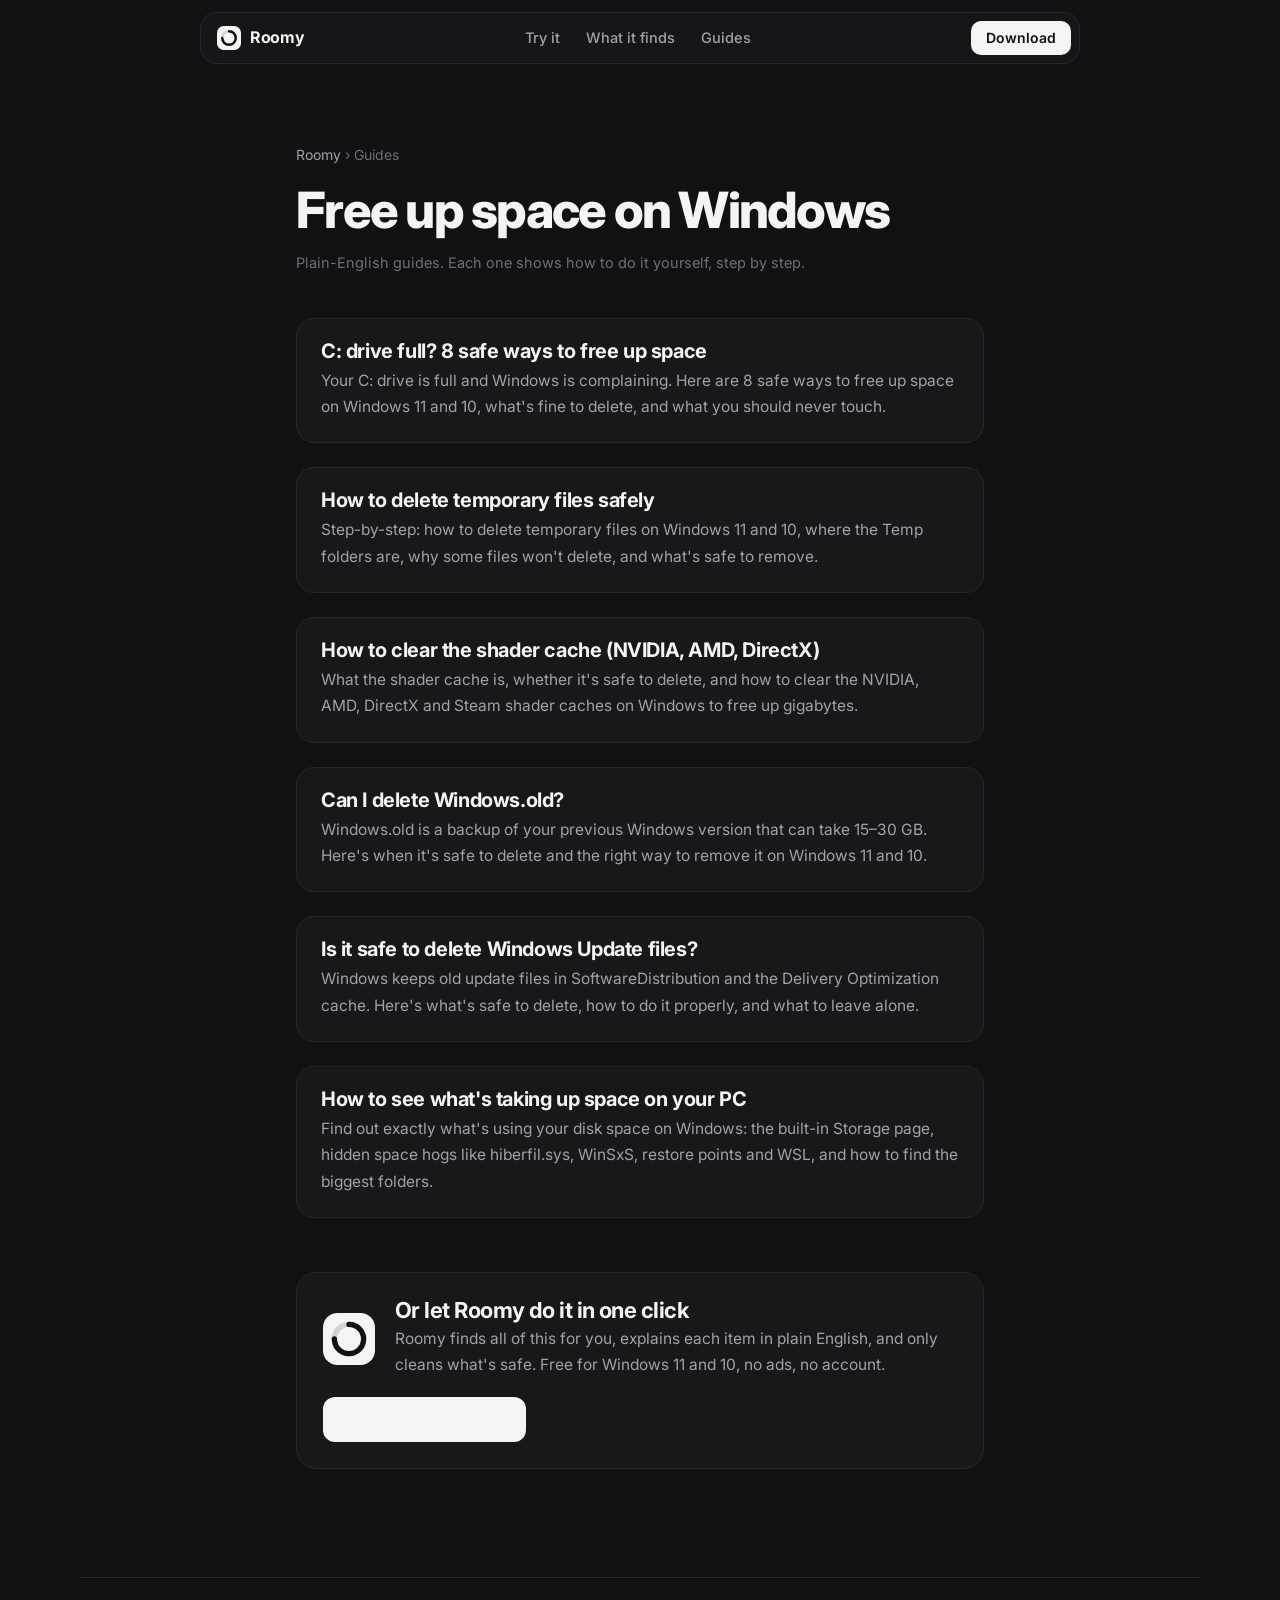
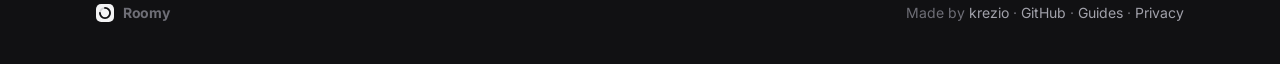
==== site/guides/index.html @ 5559e79b "Add website" ====
<!doctype html>
<html lang="en">
<head>
  <meta charset="utf-8">
  <meta name="viewport" content="width=device-width, initial-scale=1">
  <title>Free up space on Windows: guides | Roomy</title>
  <meta name="description" content="Plain-English guides to freeing up disk space on Windows 11 and 10: C: drive full, temp files, shader cache, Windows.old, Windows Update files and more.">
  <link rel="canonical" href="https://roomy.krezio.xyz/guides/">
  <meta name="robots" content="index, follow, max-image-preview:large">
  <meta name="theme-color" content="#111113">
  <link rel="icon" href="../favicon.ico" sizes="any">
  <link rel="icon" href="../assets/logo.svg" type="image/svg+xml">
  <link rel="apple-touch-icon" href="../assets/apple-touch-icon.png">
  <meta property="og:type" content="website">
  <meta property="og:site_name" content="Roomy">
  <meta property="og:title" content="Free up space on Windows: guides | Roomy">
  <meta property="og:description" content="Plain-English guides to freeing up disk space on Windows 11 and 10: C: drive full, temp files, shader cache, Windows.old, Windows Update files and more.">
  <meta property="og:url" content="https://roomy.krezio.xyz/guides/">
  <meta property="og:image" content="https://roomy.krezio.xyz/assets/og.png">
  <meta name="twitter:card" content="summary_large_image">
  <link rel="preconnect" href="https://fonts.googleapis.com">
  <link rel="preconnect" href="https://fonts.gstatic.com" crossorigin>
  <link href="https://fonts.googleapis.com/css2?family=Inter:wght@400;500;600;700;800&display=swap" rel="stylesheet">
  <link rel="stylesheet" href="../styles.css">
  <script type="application/ld+json">{"@context":"https://schema.org","@type":"CollectionPage","name":"Roomy guides","url":"https://roomy.krezio.xyz/guides/","hasPart":[{"@type":"Article","headline":"C: drive full on Windows 11 or 10? 8 safe ways to free up space","url":"https://roomy.krezio.xyz/guides/c-drive-full/"},{"@type":"Article","headline":"How to delete temporary files on Windows (and what's safe to remove)","url":"https://roomy.krezio.xyz/guides/delete-temp-files/"},{"@type":"Article","headline":"How to clear the NVIDIA, AMD and DirectX shader cache (and is it safe?)","url":"https://roomy.krezio.xyz/guides/clear-shader-cache/"},{"@type":"Article","headline":"Can I delete the Windows.old folder? How to remove it safely","url":"https://roomy.krezio.xyz/guides/delete-windows-old/"},{"@type":"Article","headline":"Is it safe to delete Windows Update files? (SoftwareDistribution explained)","url":"https://roomy.krezio.xyz/guides/windows-update-files/"},{"@type":"Article","headline":"How to see what's taking up space on your PC (Windows 11 and 10)","url":"https://roomy.krezio.xyz/guides/whats-taking-up-space/"}]}</script>
</head>
<body>
  <header class="nav-wrap">
    <nav class="nav" aria-label="Main">
      <a class="brand" href="../"><img src="../assets/logo.svg" alt="" width="24" height="24"><span>Roomy</span></a>
      <div class="nav-links">
        <a href="../#try">Try it</a>
        <a href="../#finds">What it finds</a>
        <a href="../guides/">Guides</a>
      </div>
      <a class="btn btn-light btn-sm" href="../#download">Download</a>
    </nav>
  </header>

  <main class="doc">
    <nav class="crumbs" aria-label="Breadcrumb"><a href="../">Roomy</a> › Guides</nav>
    <h1>Free up space on Windows</h1>
    <p class="meta">Plain-English guides. Each one shows how to do it yourself, step by step.</p>
    <ul class="guide-list">
      <li><a href="c-drive-full/"><h2>C: drive full? 8 safe ways to free up space</h2><p>Your C: drive is full and Windows is complaining. Here are 8 safe ways to free up space on Windows 11 and 10, what's fine to delete, and what you should never touch.</p></a></li>
      <li><a href="delete-temp-files/"><h2>How to delete temporary files safely</h2><p>Step-by-step: how to delete temporary files on Windows 11 and 10, where the Temp folders are, why some files won't delete, and what's safe to remove.</p></a></li>
      <li><a href="clear-shader-cache/"><h2>How to clear the shader cache (NVIDIA, AMD, DirectX)</h2><p>What the shader cache is, whether it's safe to delete, and how to clear the NVIDIA, AMD, DirectX and Steam shader caches on Windows to free up gigabytes.</p></a></li>
      <li><a href="delete-windows-old/"><h2>Can I delete Windows.old?</h2><p>Windows.old is a backup of your previous Windows version that can take 15–30 GB. Here's when it's safe to delete and the right way to remove it on Windows 11 and 10.</p></a></li>
      <li><a href="windows-update-files/"><h2>Is it safe to delete Windows Update files?</h2><p>Windows keeps old update files in SoftwareDistribution and the Delivery Optimization cache. Here's what's safe to delete, how to do it properly, and what to leave alone.</p></a></li>
      <li><a href="whats-taking-up-space/"><h2>How to see what's taking up space on your PC</h2><p>Find out exactly what's using your disk space on Windows: the built-in Storage page, hidden space hogs like hiberfil.sys, WinSxS, restore points and WSL, and how to find the biggest folders.</p></a></li>
    </ul>

    <aside class="cta-box">
      <img src="../assets/logo.svg" alt="" width="52" height="52">
      <div>
        <h2>Or let Roomy do it in one click</h2>
        <p>Roomy finds all of this for you, explains each item in plain English, and only cleans what's safe. Free for Windows 11 and 10, no ads, no account.</p>
      </div>
      <a class="btn btn-light" href="https://github.com/krezio/roomy/releases/latest/download/Roomy-Setup.exe">Download Roomy free</a>
    </aside>
  </main>

  <footer class="footer">
    <span class="brand"><img src="../assets/logo.svg" alt="" width="18" height="18"><span>Roomy</span></span>
    <span>Made by <a href="https://krezio.xyz">krezio</a> · <a href="https://github.com/krezio/roomy" target="_blank" rel="noopener">GitHub</a> · <a href="../guides/">Guides</a> · <a href="../privacy.html">Privacy</a></span>
  </footer>
</body>
</html>
---- site/styles.css ----
:root {
  --bg: #111113;
  --panel: #18181b;
  --panel-2: #1f1f23;
  --key: #26262b;
  --line: #27272b;
  --line-2: #33333a;
  --text: #f4f4f5;
  --muted: #a1a1aa;
  --faint: #6e6e76;
  --red: #f87171;
  --amber: #f2c14e;
  --green: #6edc9c;
  --max: 1120px;
  color-scheme: dark;
}

* { box-sizing: border-box; }
html { scroll-behavior: smooth; -webkit-text-size-adjust: 100%; }
body {
  margin: 0;
  background: var(--bg);
  color: var(--text);
  font: 400 16px/1.6 Inter, "Segoe UI", system-ui, sans-serif;
  -webkit-font-smoothing: antialiased;
  overflow-x: hidden;
}
img, video { max-width: 100%; height: auto; display: block; }
a { color: inherit; }
h1, h2, h3 { margin: 0; letter-spacing: -0.035em; line-height: 1.05; }
:focus-visible { outline: 2px solid var(--text); outline-offset: 3px; border-radius: 8px; }

/* buttons */
.btn {
  display: inline-flex; align-items: center; justify-content: center; gap: 9px;
  font: 600 15px/1 Inter, system-ui, sans-serif; text-decoration: none; cursor: pointer;
  padding: 14px 20px; border-radius: 12px; border: 1px solid transparent;
  transition: background .15s, transform .1s, border-color .15s;
}
.btn:active { transform: scale(.98); }
.btn-light { background: var(--text); color: #111113; }
.btn-light:hover { background: #fff; }
.btn-dark { background: var(--panel-2); color: var(--text); border-color: var(--line-2); }
.btn-dark:hover { background: var(--key); }
.btn-sm { padding: 9px 14px; font-size: 14px; border-radius: 10px; }
.btn:disabled { opacity: .5; cursor: default; }

/* nav */
.nav-wrap { position: sticky; top: 12px; z-index: 10; padding: 0 16px; }
.nav {
  max-width: 880px; margin: 12px auto 0;
  display: flex; align-items: center; justify-content: space-between; gap: 16px;
  padding: 8px 8px 8px 16px; border-radius: 16px;
  background: rgba(24,24,27,.82); border: 1px solid var(--line);
  backdrop-filter: blur(12px); -webkit-backdrop-filter: blur(12px);
}
.brand { display: inline-flex; align-items: center; gap: 9px; font-weight: 700; text-decoration: none; letter-spacing: -.02em; }
.nav-links { display: flex; gap: 26px; }
.nav-links a { color: var(--muted); text-decoration: none; font-size: 14.5px; font-weight: 500; }
.nav-links a:hover { color: var(--text); }

/* hero */
.hero { max-width: var(--max); margin: 0 auto; padding: 96px 16px 0; text-align: center; }
.hero h1 { font-size: clamp(36px, 7vw, 84px); font-weight: 800; text-wrap: balance; }
.lede { max-width: 600px; margin: 22px auto 30px; font-size: 18.5px; color: var(--muted); }
.ctas { display: flex; gap: 10px; justify-content: center; flex-wrap: wrap; }
.fine { color: var(--faint); font-size: 14px; margin: 18px 0 0; }

.video-frame {
  position: relative; margin: 64px auto 0; max-width: 1040px;
  padding: 10px; border-radius: 22px; background: var(--panel); border: 1px solid var(--line);
  box-shadow: 0 40px 100px -40px rgba(0,0,0,.9);
}
.video-frame video { width: 100%; border-radius: 13px; background: #111113; }
.video-toggle {
  position: absolute; right: 22px; bottom: 22px; width: 34px; height: 34px; border-radius: 10px;
  display: grid; place-items: center; cursor: pointer;
  background: rgba(17,17,19,.75); color: var(--text); border: 1px solid var(--line-2);
  opacity: 0; transition: opacity .2s;
}
.video-frame:hover .video-toggle, .video-toggle:focus-visible { opacity: 1; }
.video-toggle .i-play { display: none; }
.video-toggle.paused .i-play { display: block; }
.video-toggle.paused .i-pause { display: none; }
.caption { color: var(--faint); font-size: 13.5px; margin: 14px 0 0; }

/* sections */
.section { max-width: var(--max); margin: 0 auto; padding: 120px 16px 0; }
.head { text-align: center; max-width: 620px; margin: 0 auto 40px; }
.head h2 { font-size: clamp(32px, 4.6vw, 52px); font-weight: 800; }
.head p { color: var(--muted); font-size: 17.5px; margin: 14px 0 0; }

/* try it */
.try { max-width: 720px; margin: 0 auto; background: var(--panel); border: 1px solid var(--line); border-radius: 22px; padding: 22px; }
.try-drive { background: var(--panel-2); border: 1px solid var(--line); border-radius: 16px; padding: 18px 20px; }
.row { display: flex; justify-content: space-between; align-items: center; gap: 12px; }
.row.small { font-size: 12.5px; color: var(--faint); margin-top: 8px; }
.drive-name { display: inline-flex; align-items: center; gap: 10px; font-weight: 600; font-size: 15px; }
.drive-name svg { color: var(--muted); }
.status { font-size: 12px; font-weight: 600; padding: 4px 10px; border-radius: 99px; transition: color .4s, background .4s; color: var(--red); background: rgba(248,113,113,.12); }
.status.amber { color: var(--amber); background: rgba(242,193,78,.12); }
.status.green { color: var(--green); background: rgba(110,220,156,.12); }
.free { margin: 14px 0 12px; color: var(--muted); }
.free b { color: var(--text); font-size: 40px; font-weight: 800; letter-spacing: -.04em; margin-right: 6px; font-variant-numeric: tabular-nums; }
.meter { height: 10px; border-radius: 99px; background: var(--key); overflow: hidden; }
.meter span { display: block; height: 100%; width: 96%; border-radius: inherit; background: var(--red); transition: width 1.4s cubic-bezier(.2,.8,.2,1), background .8s; }
.meter span.amber { background: var(--amber); }
.meter span.green { background: var(--green); }

.try-list { list-style: none; margin: 14px 0 0; padding: 0; display: grid; gap: 6px; }
.try-list label {
  display: grid; grid-template-columns: 22px 1fr auto 76px; align-items: center; gap: 14px;
  padding: 12px 14px; border-radius: 12px; cursor: pointer; transition: background .15s;
}
.try-list label:hover { background: var(--panel-2); }
.try-list input { position: absolute; opacity: 0; pointer-events: none; }
.try-list i { width: 20px; height: 20px; border-radius: 6px; border: 1.5px solid #45454d; display: grid; place-items: center; transition: background .15s, border-color .15s; }
.try-list input:checked + i { background: var(--text); border-color: var(--text); }
.try-list input:checked + i::after { content: ""; width: 10px; height: 6px; border: 2px solid #111113; border-top: 0; border-right: 0; transform: rotate(-45deg) translate(1px, -1px); }
.try-list input:focus-visible + i { outline: 2px solid var(--text); outline-offset: 2px; }
.try-list .t { font-weight: 600; font-size: 15px; line-height: 1.35; }
.try-list small { display: block; color: var(--faint); font-weight: 400; font-size: 13px; }
.try-list b { font-variant-numeric: tabular-nums; font-size: 15px; }
.try-list em { font-style: normal; font-size: 11.5px; font-weight: 700; text-align: center; padding: 4px 8px; border-radius: 99px; }
.try-list em.safe { color: var(--green); background: rgba(110,220,156,.1); }
.try-list em.call { color: var(--amber); background: rgba(242,193,78,.1); }
.try-list li.gone { opacity: .35; text-decoration: line-through; text-decoration-color: var(--faint); }
.try-list li.gone label { cursor: default; }

.try-foot { display: flex; justify-content: space-between; align-items: center; gap: 12px; margin-top: 14px; padding: 16px 6px 2px; border-top: 1px solid var(--line); }
.try-foot small { display: block; color: var(--faint); font-size: 12.5px; }
.try-foot b { font-size: 22px; font-weight: 800; letter-spacing: -.03em; font-variant-numeric: tabular-nums; }
.try-actions { display: flex; align-items: center; gap: 14px; }
.link { background: none; border: 0; color: var(--muted); font: 500 14px Inter, sans-serif; cursor: pointer; padding: 6px; }
.link:hover { color: var(--text); }
.try-done { text-align: center; color: var(--muted); margin: 16px 0 4px; }
.try-done b { color: var(--green); }

/* features */
.grid { display: grid; grid-template-columns: repeat(3, 1fr); gap: 12px; }
.card { background: var(--panel); border: 1px solid var(--line); border-radius: 18px; padding: 24px; }
.card h3 { font-size: 18px; letter-spacing: -.02em; margin-bottom: 8px; }
.card p { color: var(--muted); margin: 0; font-size: 15px; }

.split { display: grid; grid-template-columns: .8fr 1.2fr; gap: 40px; align-items: center; margin-top: 12px; padding: 28px; background: var(--panel); border: 1px solid var(--line); border-radius: 22px; }
.split img { border-radius: 12px; border: 1px solid var(--line); }
.split-title { font-size: 30px; font-weight: 800; }
.split-text { color: var(--muted); font-size: 17px; margin: 12px 0 0; }
.section.split { max-width: calc(var(--max) - 32px); margin-top: 120px; padding: 28px; }

/* safety */
.checks { list-style: none; margin: 0 auto; padding: 0; max-width: 760px; display: grid; gap: 10px; }
.checks li { background: var(--panel); border: 1px solid var(--line); border-radius: 14px; padding: 16px 18px 16px 52px; position: relative; color: var(--muted); }
.checks li::before { content: ""; position: absolute; left: 18px; top: 19px; width: 18px; height: 18px; border-radius: 6px; background: var(--text); }
.checks li::after { content: ""; position: absolute; left: 22.5px; top: 24px; width: 9px; height: 5px; border: 2px solid #111113; border-top: 0; border-right: 0; transform: rotate(-45deg); }
.checks b { color: var(--text); }

/* faq */
.faq { max-width: 760px; margin: 0 auto; display: grid; gap: 10px; }
details { background: var(--panel); border: 1px solid var(--line); border-radius: 14px; padding: 0 20px; }
summary { cursor: pointer; list-style: none; padding: 18px 0; font-weight: 600; display: flex; justify-content: space-between; gap: 12px; }
summary::-webkit-details-marker { display: none; }
summary::after { content: "+"; color: var(--muted); font-size: 20px; line-height: 1; transition: transform .2s; }
details[open] summary::after { transform: rotate(45deg); }
details p { color: var(--muted); margin: 0 0 18px; }

/* end */
.end { text-align: center; padding: 140px 16px 40px; display: grid; justify-items: center; gap: 22px; }
.end h2 { font-size: clamp(34px, 5vw, 56px); font-weight: 800; }

.footer { max-width: var(--max); margin: 60px auto 0; padding: 24px 16px 40px; display: flex; justify-content: space-between; gap: 16px; flex-wrap: wrap; border-top: 1px solid var(--line); color: var(--faint); font-size: 14px; }
.footer a { color: var(--muted); text-decoration: none; }
.footer a:hover { color: var(--text); }

/* gentle entrance, no fireworks */
.fade { opacity: 0; transform: translateY(16px); transition: opacity .7s ease, transform .7s ease; }
.fade.in { opacity: 1; transform: none; }

@media (max-width: 900px) {
  .nav-links { display: none; }
  .grid { grid-template-columns: 1fr 1fr; }
  .split, .section.split { grid-template-columns: 1fr; }
}
@media (max-width: 600px) {
  .hero { padding-top: 64px; }
  .lede { font-size: 16.5px; }
  .ctas .btn { flex: 1 1 100%; }
  .video-frame { padding: 5px; border-radius: 14px; margin-top: 44px; }
  .video-frame video { border-radius: 10px; }
  .section { padding-top: 90px; }
  .grid { grid-template-columns: 1fr; }
  .try { padding: 12px; border-radius: 18px; }
  .try-list label { grid-template-columns: 20px 1fr auto; gap: 12px; padding: 11px 8px; }
  .try-list em { display: none; }
  .try-foot { flex-direction: column; align-items: stretch; }
  .try-actions { justify-content: space-between; }
  .try-actions .btn { flex: 1; }
  .split, .section.split { padding: 18px; }
}
@media (prefers-reduced-motion: reduce) {
  *, *::before, *::after { transition: none !important; }
  .fade { opacity: 1; transform: none; }
  html { scroll-behavior: auto; }
}

/* ---------- long-form pages: privacy + guides ---------- */
.doc { max-width: 720px; margin: 0 auto; padding: 80px 16px 40px; }
.doc h1 { font-size: clamp(34px, 6vw, 50px); font-weight: 800; margin-bottom: 14px; text-wrap: balance; }
.doc .date, .doc .meta { color: var(--faint); margin: 0 0 36px; font-size: 14.5px; }
.doc h2 { font-size: 26px; margin: 46px 0 12px; letter-spacing: -.025em; }
.doc h3 { font-size: 19px; margin: 28px 0 8px; letter-spacing: -.015em; }
.doc p, .doc li { color: var(--muted); font-size: 17px; line-height: 1.7; }
.doc li { margin: 6px 0; }
.doc b, .doc strong { color: var(--text); }
.doc a { color: var(--text); }
.doc code { font: 500 14.5px/1.4 ui-monospace, Consolas, monospace; background: var(--panel-2); border: 1px solid var(--line); border-radius: 6px; padding: 2px 6px; color: var(--text); word-break: break-word; }
.doc pre { background: var(--panel); border: 1px solid var(--line); border-radius: 12px; padding: 14px 16px; overflow-x: auto; }
.doc pre code { background: none; border: 0; padding: 0; }
.doc kbd { font: 600 13px Inter, sans-serif; background: var(--key); border: 1px solid var(--line-2); border-bottom-width: 2px; border-radius: 6px; padding: 1px 7px; color: var(--text); }
.crumbs { font-size: 14px; color: var(--faint); margin-bottom: 18px; }
.crumbs a { color: var(--muted); text-decoration: none; }
.crumbs a:hover { color: var(--text); }
.tldr { background: var(--panel); border: 1px solid var(--line); border-radius: 16px; padding: 18px 22px; margin: 0 0 8px; }
.tldr p { margin: 0; }
.tldr .label { display: block; font-size: 13px; text-transform: uppercase; letter-spacing: .08em; color: var(--faint); margin-bottom: 6px; }
.callout { border-left: 3px solid var(--amber); background: rgba(242,193,78,.06); border-radius: 0 12px 12px 0; padding: 12px 18px; margin: 20px 0; }
.callout p { margin: 0; }
.cta-box { margin: 48px 0 8px; padding: 26px; border-radius: 20px; background: var(--panel); border: 1px solid var(--line); display: grid; grid-template-columns: auto 1fr; gap: 18px 20px; align-items: center; }
.cta-box h2 { margin: 0; font-size: 22px; }
.cta-box p { margin: 4px 0 0; font-size: 15.5px; }
.cta-box .btn { grid-column: 1 / -1; justify-self: start; }
.related { list-style: none; padding: 0; display: grid; gap: 8px; }
.related a { display: block; padding: 14px 18px; border-radius: 14px; background: var(--panel); border: 1px solid var(--line); text-decoration: none; color: var(--text); font-weight: 600; }
.related a:hover { background: var(--panel-2); }
.guide-list { list-style: none; padding: 0; margin: 0; display: grid; gap: 12px; }
.guide-list a { display: block; padding: 22px 24px; border-radius: 18px; background: var(--panel); border: 1px solid var(--line); text-decoration: none; transition: background .15s; }
.guide-list a:hover { background: var(--panel-2); }
.guide-list h2 { font-size: 20px; margin: 0 0 6px; color: var(--text); letter-spacing: -.02em; }
.guide-list p { margin: 0; font-size: 15.5px; }
@media (max-width: 600px) {
  .doc { padding-top: 56px; }
  .doc p, .doc li { font-size: 16px; }
  .cta-box { grid-template-columns: 1fr; }
  .cta-box .btn { justify-self: stretch; }
}

/* star buttons */
.nav-cta { display: flex; gap: 8px; align-items: center; }
.star-btn svg { color: var(--amber); }
.star-count { font-weight: 700; padding-left: 9px; margin-left: 2px; border-left: 1px solid var(--line-2); font-variant-numeric: tabular-nums; }
@media (max-width: 600px) { .nav-cta .star-btn span { display: none; } }
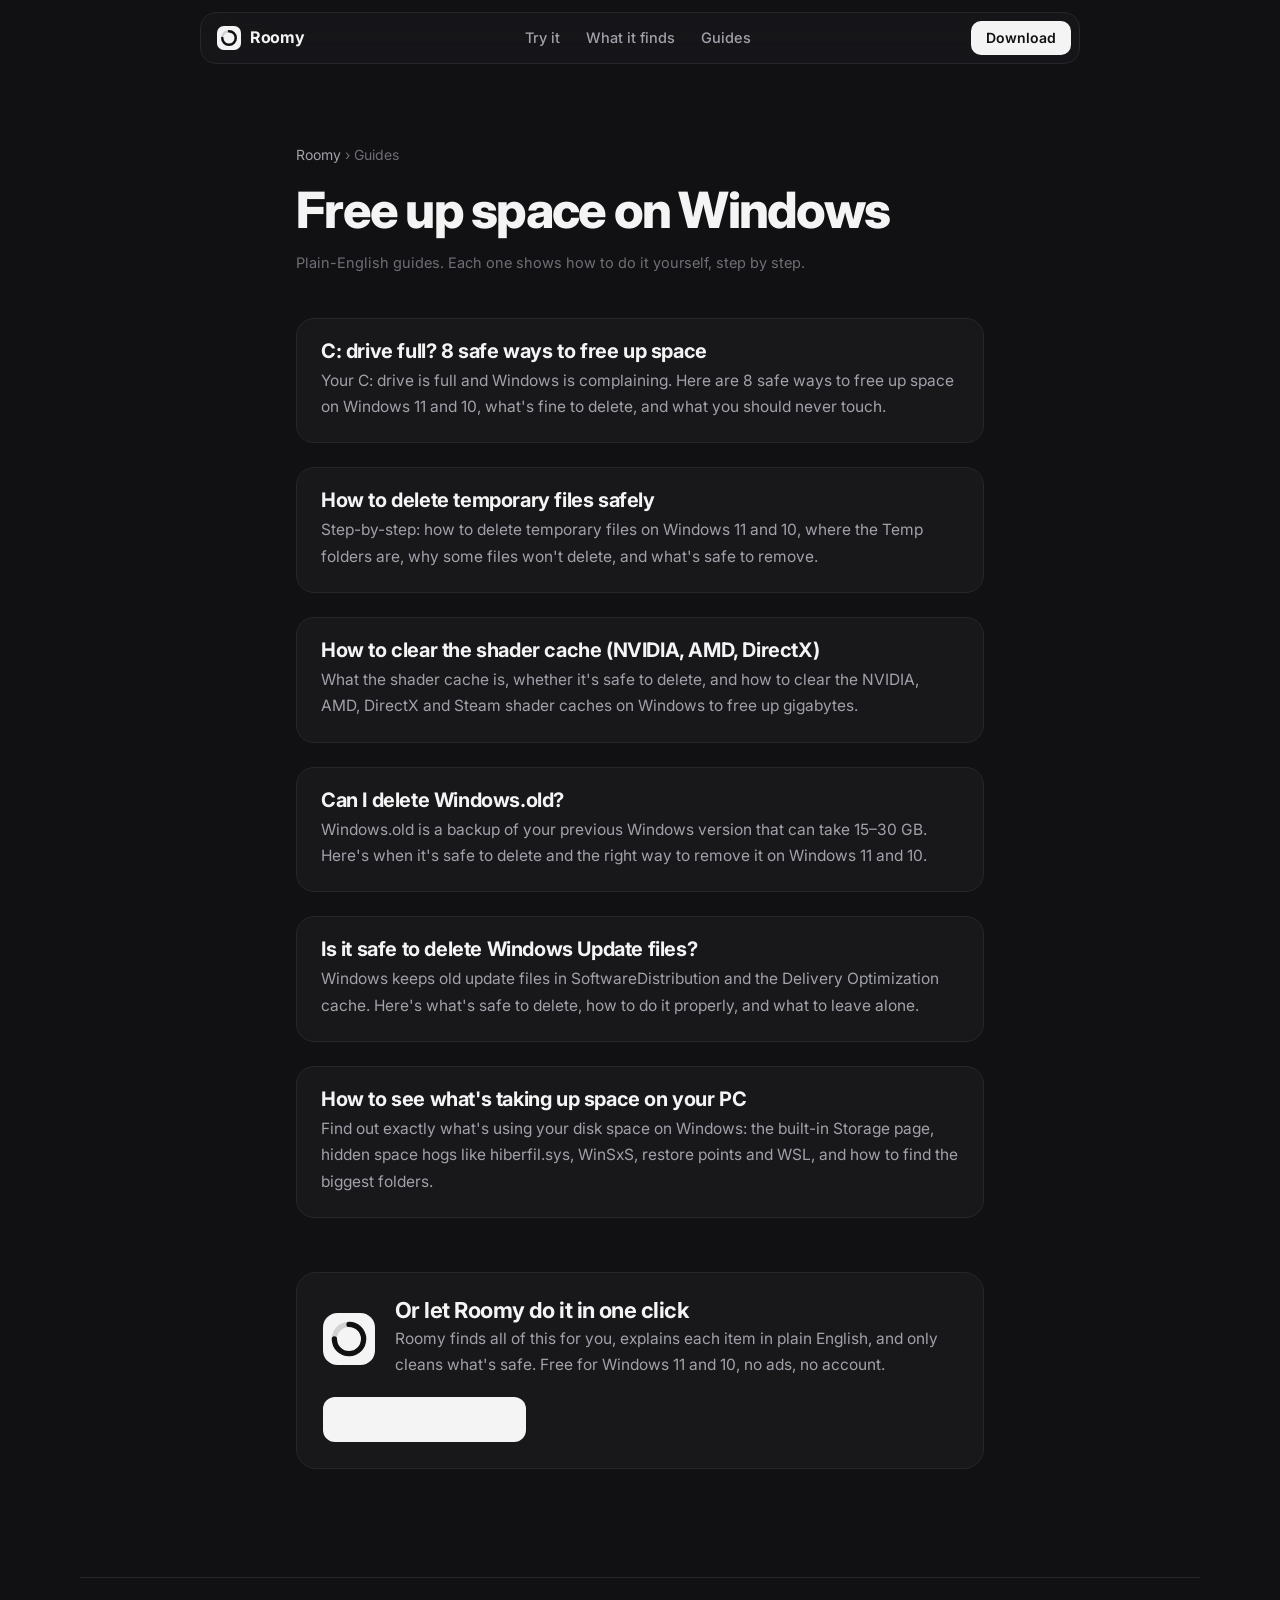
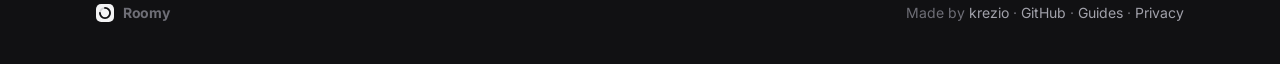
==== commit 2c862ab8: "Add privacy-friendly visitor stats" ====
--- a/site/guides/index.html
+++ b/site/guides/index.html
@@ -64,5 +64,6 @@
     <span class="brand"><img src="../assets/logo.svg" alt="" width="18" height="18"><span>Roomy</span></span>
     <span>Made by <a href="https://krezio.xyz">krezio</a> · <a href="https://github.com/krezio/roomy" target="_blank" rel="noopener">GitHub</a> · <a href="../guides/">Guides</a> · <a href="../privacy.html">Privacy</a></span>
   </footer>
+  <script defer src="https://static.cloudflareinsights.com/beacon.min.js" data-cf-beacon='{"token": "595ddd43099c44e98b23cda95087c4b7"}'></script>
 </body>
 </html>
